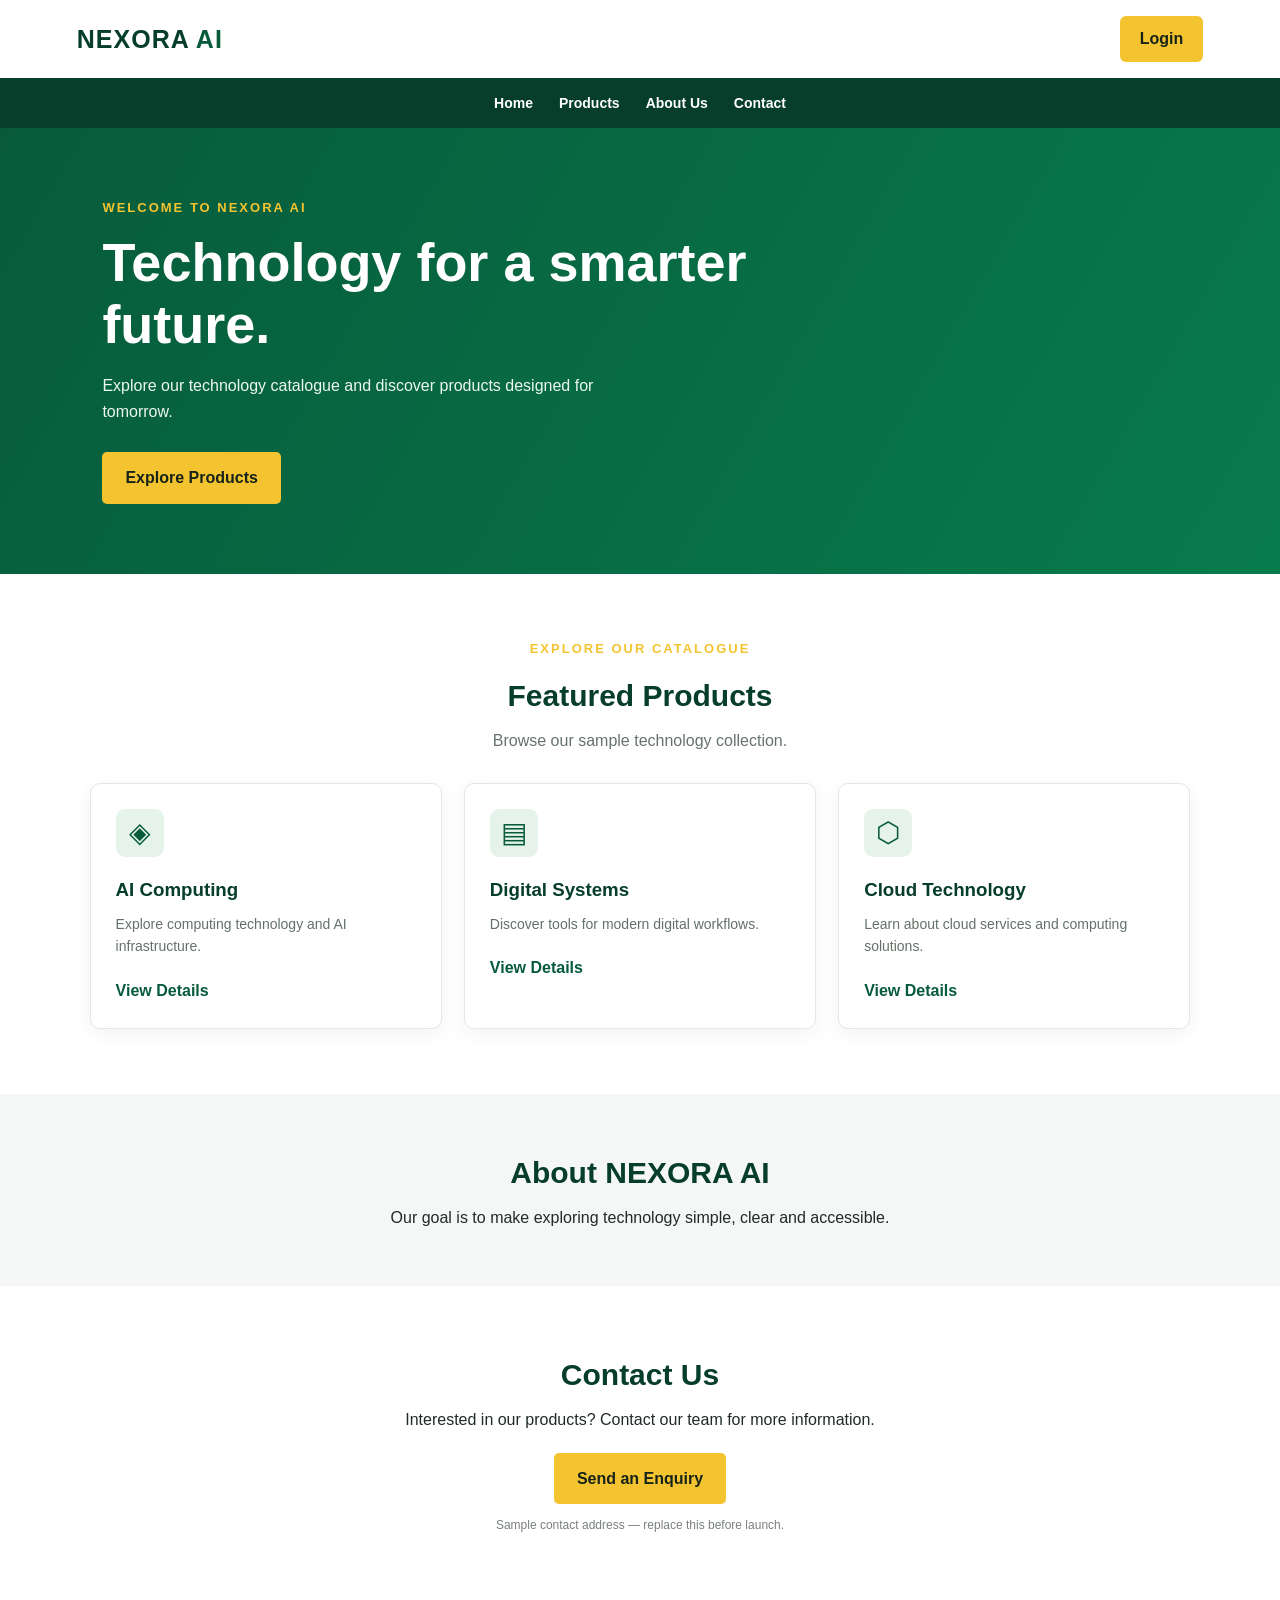
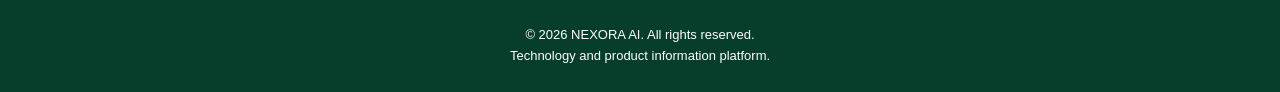
==== index.html @ 4abc8598 "Create index.html for NEXORA AI website This HTML file serves as the main structure for the NEXORA A" ====
<!DOCTYPE html>
<html lang="en">
<head>
  <meta charset="UTF-8">
  <meta name="viewport" content="width=device-width, initial-scale=1.0">
  <meta name="description" content="Welcome to NEXORA AI. Explore our technology product catalogue.">
  <title>NEXORA AI | Technology Platform</title>
  <link rel="stylesheet" href="style.css">
</head>
<body>

  <header class="header">
    <a class="logo" href="index.html">NEXORA <span>AI</span></a>
    <a class="login-button" href="#account">Login</a>
  </header>

  <nav class="navigation">
    <a href="#home">Home</a>
    <a href="#products">Products</a>
    <a href="#about">About Us</a>
    <a href="#contact">Contact</a>
  </nav>

  <main>
    <section class="hero" id="home">
      <div class="hero-content">
        <p class="eyebrow">WELCOME TO NEXORA AI</p>
        <h1>Technology for a smarter future.</h1>
        <p>Explore our technology catalogue and discover products designed for tomorrow.</p>
        <a class="cta-button" href="#products">Explore Products</a>
      </div>
    </section>

    <section class="section" id="products">
      <p class="eyebrow">EXPLORE OUR CATALOGUE</p>
      <h2>Featured Products</h2>
      <p class="section-description">Browse our sample technology collection.</p>

      <div class="product-grid">
        <article class="product-card">
          <div class="product-icon">◈</div>
          <h3>AI Computing</h3>
          <p>Explore computing technology and AI infrastructure.</p>
          <a href="#contact" class="product-button">View Details</a>
        </article>

        <article class="product-card">
          <div class="product-icon">▤</div>
          <h3>Digital Systems</h3>
          <p>Discover tools for modern digital workflows.</p>
          <a href="#contact" class="product-button">View Details</a>
        </article>

        <article class="product-card">
          <div class="product-icon">⬡</div>
          <h3>Cloud Technology</h3>
          <p>Learn about cloud services and computing solutions.</p>
          <a href="#contact" class="product-button">View Details</a>
        </article>
      </div>
    </section>

    <section class="about-section" id="about">
      <h2>About NEXORA AI</h2>
      <p>Our goal is to make exploring technology simple, clear and accessible.</p>
    </section>

    <section class="section contact-section" id="contact">
      <h2>Contact Us</h2>
      <p>Interested in our products? Contact our team for more information.</p>
      <a class="cta-button" href="mailto:info@example.com">Send an Enquiry</a>
      <p class="note">Sample contact address — replace this before launch.</p>
    </section>
  </main>

  <footer>
    <p>© 2026 NEXORA AI. All rights reserved.</p>
    <p>Technology and product information platform.</p>
  </footer>

  <script src="script.js"></script>
</body>
</html>
---- style.css ----
/* NEXORA AI — Website Design */

:root {
  --green: #075b3b;
  --dark-green: #063d2b;
  --yellow: #f4c430;
  --white: #ffffff;
  --light: #f4f7f5;
  --text: #202b25;
}

* {
  box-sizing: border-box;
  margin: 0;
  padding: 0;
}

html {
  scroll-behavior: smooth;
}

body {
  font-family: Arial, Helvetica, sans-serif;
  color: var(--text);
  background: var(--white);
  line-height: 1.6;
}

.header {
  min-height: 76px;
  padding: 16px 6%;
  display: flex;
  align-items: center;
  justify-content: space-between;
  gap: 16px;
  background: var(--white);
}

.logo {
  color: var(--dark-green);
  font-size: 25px;
  font-weight: 800;
  text-decoration: none;
  letter-spacing: 1px;
}

.logo span {
  color: var(--green);
}

.login-button {
  background: var(--yellow);
  color: #172319;
  padding: 10px 20px;
  border-radius: 6px;
  font-weight: bold;
  text-decoration: none;
}

.navigation {
  background: var(--dark-green);
  padding: 14px 6%;
  display: flex;
  justify-content: center;
  flex-wrap: wrap;
  gap: 26px;
}

.navigation a {
  color: var(--white);
  font-size: 14px;
  font-weight: bold;
  text-decoration: none;
}

.navigation a:hover {
  color: var(--yellow);
}

.hero {
  min-height: 390px;
  padding: 70px 8%;
  display: flex;
  align-items: center;
  background: linear-gradient(120deg, #075b3b, #087b4c);
  color: var(--white);
}

.hero-content {
  max-width: 650px;
}

.eyebrow {
  color: var(--yellow);
  font-size: 13px;
  font-weight: 800;
  letter-spacing: 2px;
  margin-bottom: 12px;
}

.hero h1 {
  font-size: clamp(34px, 6vw, 54px);
  line-height: 1.15;
  margin-bottom: 18px;
}

.hero-content > p:not(.eyebrow) {
  max-width: 540px;
  margin-bottom: 28px;
  color: #edf8f1;
}

.cta-button {
  display: inline-block;
  background: var(--yellow);
  color: #172319;
  padding: 13px 23px;
  border-radius: 5px;
  font-weight: 800;
  text-decoration: none;
}

.cta-button:hover,
.login-button:hover {
  filter: brightness(0.94);
}

.section {
  padding: 65px 7%;
  text-align: center;
}

.section h2,
.about-section h2 {
  color: var(--dark-green);
  font-size: 30px;
  margin-bottom: 8px;
}

.section-description {
  color: #66736b;
  margin-bottom: 30px;
}

.product-grid {
  display: grid;
  grid-template-columns: repeat(3, minmax(0, 1fr));
  gap: 22px;
  margin-top: 30px;
  text-align: left;
}

.product-card {
  padding: 25px;
  background: var(--white);
  border: 1px solid #e1e9e3;
  border-radius: 10px;
  box-shadow: 0 5px 18px rgba(0, 50, 25, 0.06);
}

.product-icon {
  width: 48px;
  height: 48px;
  display: grid;
  place-items: center;
  background: #e6f3eb;
  color: var(--green);
  border-radius: 9px;
  font-size: 28px;
  margin-bottom: 18px;
}

.product-card h3 {
  color: var(--dark-green);
  margin-bottom: 8px;
}

.product-card p {
  color: #647168;
  font-size: 14px;
  margin-bottom: 20px;
}

.product-button {
  color: var(--green);
  font-weight: bold;
  text-decoration: none;
}

.product-button:hover {
  color: #b48700;
}

.about-section {
  padding: 55px 7%;
  background: var(--light);
  text-align: center;
}

.about-section p {
  max-width: 650px;
  margin: 0 auto;
}

.contact-section {
  background: var(--white);
}

.contact-section .cta-button {
  margin-top: 20px;
}

.note {
  color: #7a817c;
  font-size: 12px;
  margin-top: 12px;
}

footer {
  padding: 25px 6%;
  text-align: center;
  background: var(--dark-green);
  color: var(--white);
  font-size: 13px;
}

@media (max-width: 650px) {
  .header {
    padding: 15px 5%;
  }

  .logo {
    font-size: 21px;
  }

  .navigation {
    gap: 14px 20px;
    padding: 14px 4%;
  }

  .hero {
    min-height: 360px;
    padding: 55px 7%;
  }

  .section {
    padding: 48px 6%;
  }

  .product-grid {
    grid-template-columns: 1fr;
  }

  .product-card {
    padding: 22px;
  }
}
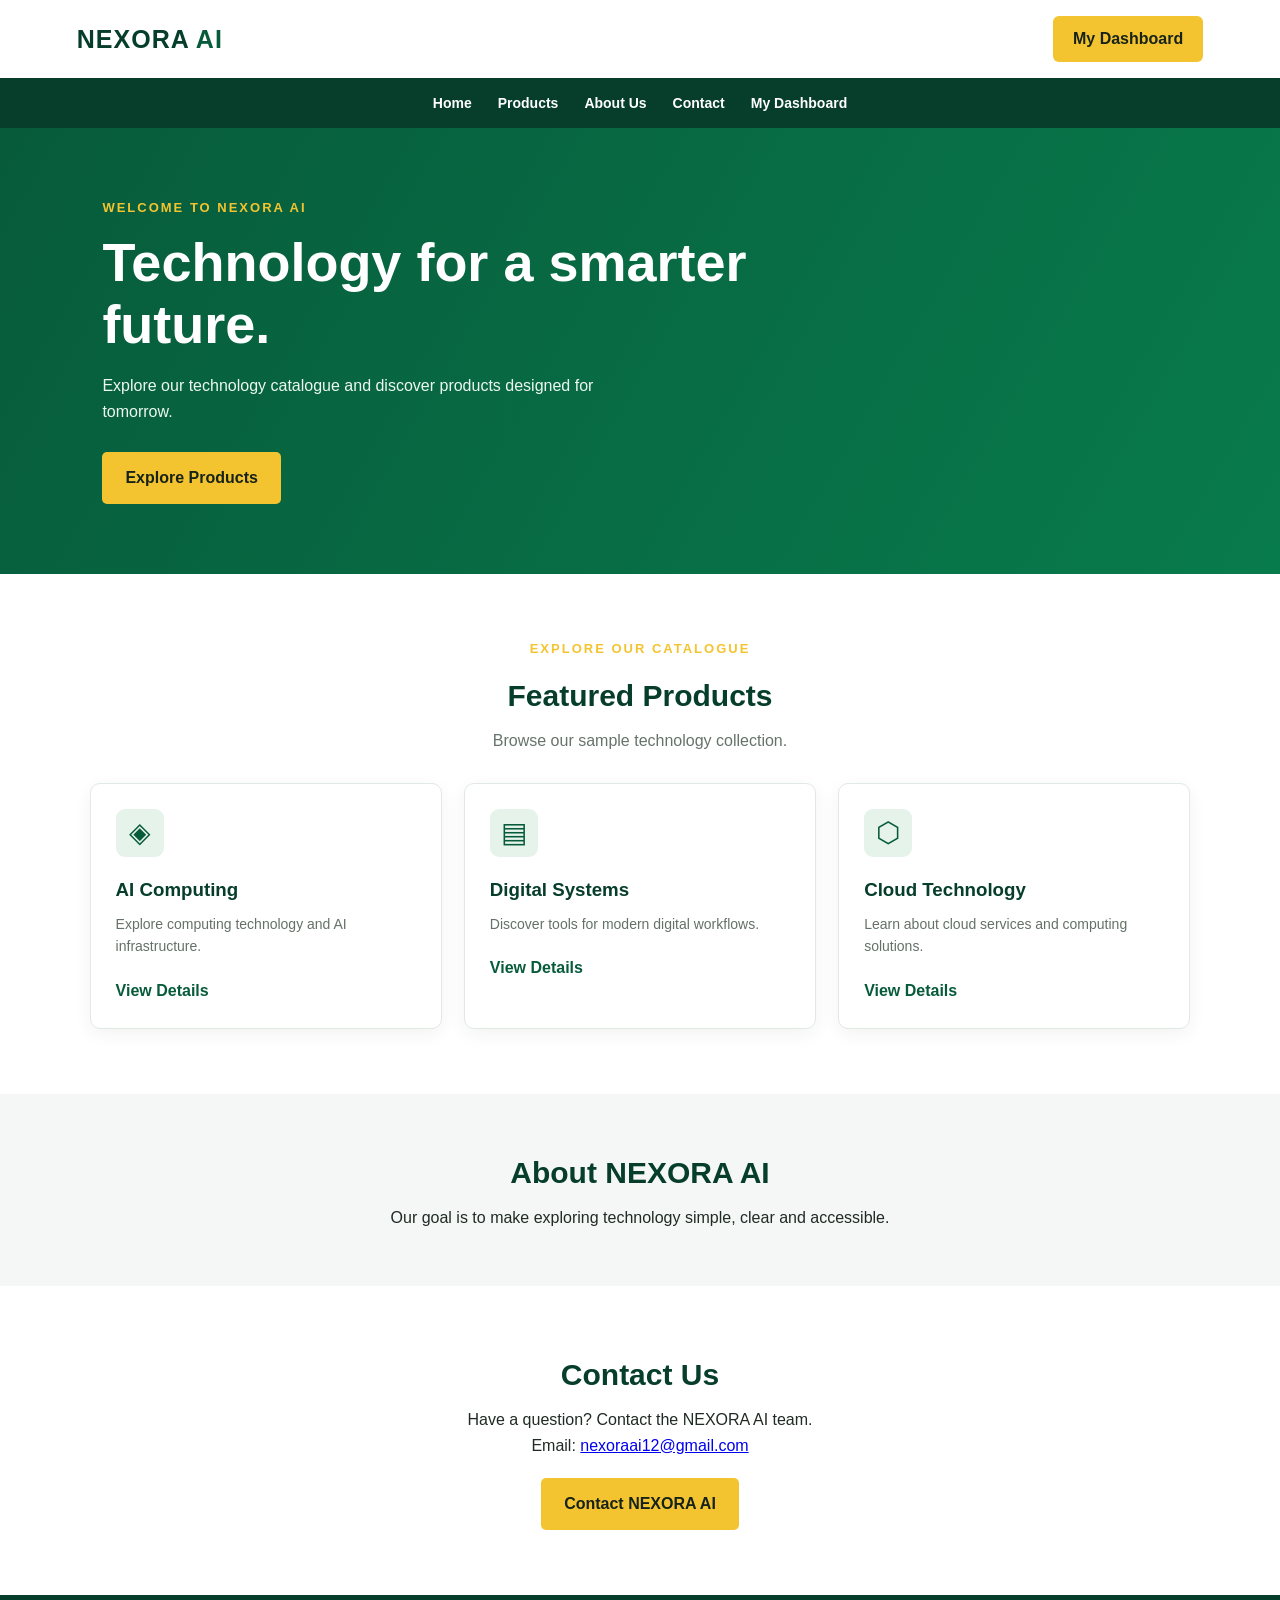
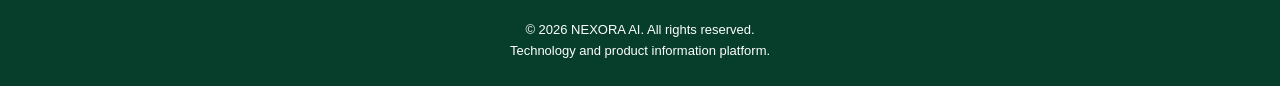
==== commit c49b3574: "Create index.html" ====
--- a/index.html
+++ b/index.html
@@ -4,7 +4,7 @@
 <head>
   <meta charset="UTF-8">
   <meta name="viewport" content="width=device-width, initial-scale=1.0">
-  <meta name="description" content="Welcome to NEXORA AI. Explore our technology product catalogue.">
+  <meta name="description" content="Explore the NEXORA AI technology catalogue.">
   <title>NEXORA AI | Technology Platform</title>
   <link rel="stylesheet" href="style.css">
 </head>
@@ -12,7 +12,7 @@
 
   <header class="header">
     <a class="logo" href="index.html">NEXORA <span>AI</span></a>
-    <a class="login-button" href="#account">Login</a>
+    <a class="login-button" href="dashboard.html">My Dashboard</a>
   </header>
 
   <nav class="navigation">
@@ -20,6 +20,7 @@
     <a href="#products">Products</a>
     <a href="#about">About Us</a>
     <a href="#contact">Contact</a>
+    <a href="dashboard.html">My Dashboard</a>
   </nav>
 
   <main>
@@ -42,21 +43,21 @@
           <div class="product-icon">◈</div>
           <h3>AI Computing</h3>
           <p>Explore computing technology and AI infrastructure.</p>
-          <a href="#contact" class="product-button">View Details</a>
+          <a href="product.html" class="product-button">View Details</a>
         </article>
 
         <article class="product-card">
           <div class="product-icon">▤</div>
           <h3>Digital Systems</h3>
           <p>Discover tools for modern digital workflows.</p>
-          <a href="#contact" class="product-button">View Details</a>
+          <a href="product.html" class="product-button">View Details</a>
         </article>
 
         <article class="product-card">
           <div class="product-icon">⬡</div>
           <h3>Cloud Technology</h3>
           <p>Learn about cloud services and computing solutions.</p>
-          <a href="#contact" class="product-button">View Details</a>
+          <a href="product.html" class="product-button">View Details</a>
         </article>
       </div>
     </section>
@@ -68,9 +69,14 @@
 
     <section class="section contact-section" id="contact">
       <h2>Contact Us</h2>
-      <p>Interested in our products? Contact our team for more information.</p>
-      <a class="cta-button" href="mailto:info@example.com">Send an Enquiry</a>
-      <p class="note">Sample contact address — replace this before launch.</p>
+      <p>Have a question? Contact the NEXORA AI team.</p>
+      <p>
+        Email:
+        <a href="mailto:nexoraai12@gmail.com">nexoraai12@gmail.com</a>
+      </p>
+      <a class="cta-button" href="mailto:nexoraai12@gmail.com">
+        Contact NEXORA AI
+      </a>
     </section>
   </main>
 
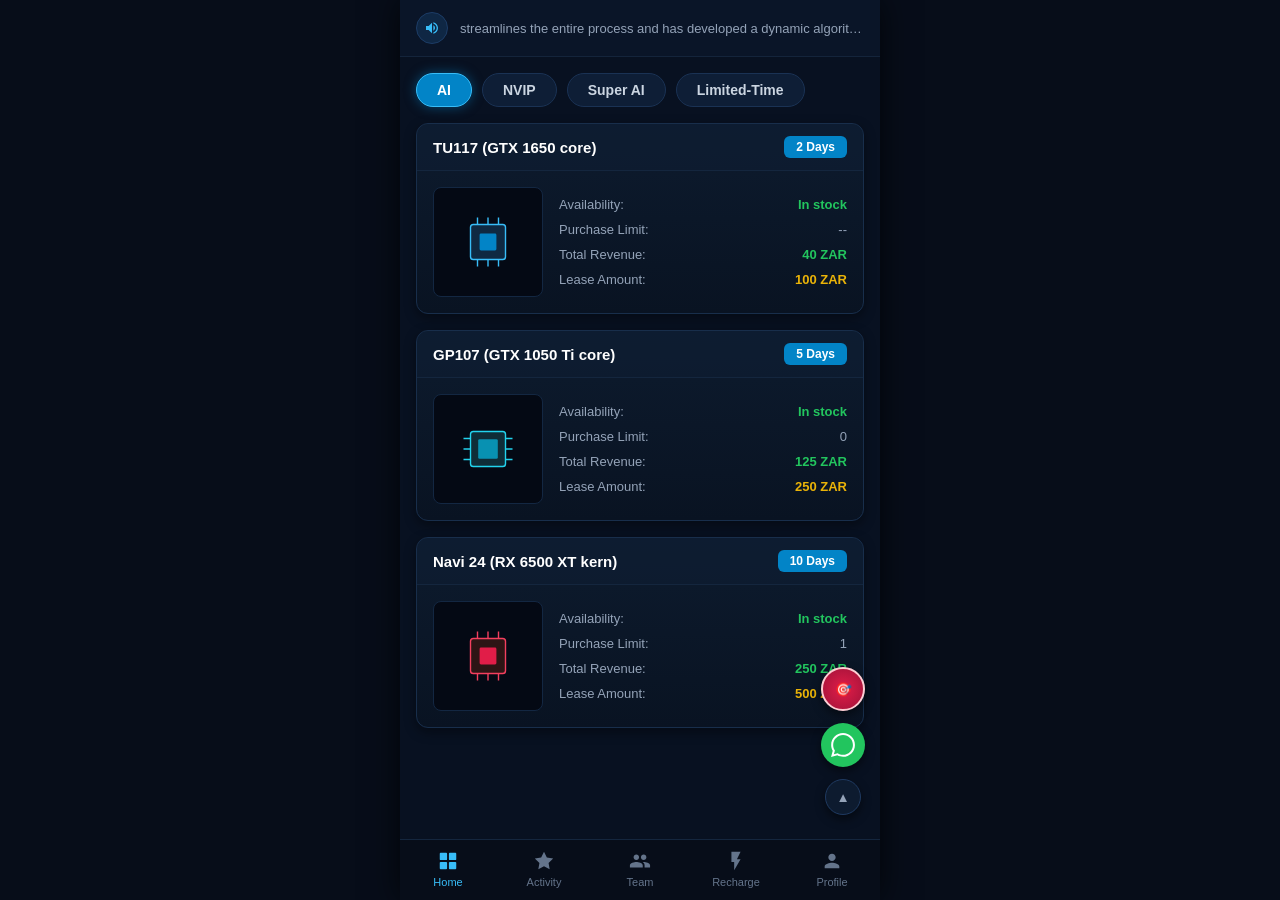
==== commit 6f219e12: "Add initial HTML structure for lease platform Initial commit of the Hardware AI Lease Platform HTML " ====
--- a/index.html
+++ b/index.html
@@ -1,90 +1,617 @@
-
 <!DOCTYPE html>
 <html lang="en">
 <head>
-  <meta charset="UTF-8">
-  <meta name="viewport" content="width=device-width, initial-scale=1.0">
-  <meta name="description" content="Explore the NEXORA AI technology catalogue.">
-  <title>NEXORA AI | Technology Platform</title>
-  <link rel="stylesheet" href="style.css">
+  <meta charset="UTF-8" />
+  <meta name="viewport" content="width=device-width, initial-scale=1.0" />
+  <title>Hardware AI Lease Platform</title>
+  <style>
+    /* ==========================================================================
+       RESET & BASE STYLES
+       ========================================================================== */
+    * {
+      box-sizing: border-box;
+      margin: 0;
+      padding: 0;
+      font-family: -apple-system, BlinkMacSystemFont, "Segoe UI", Roboto, Helvetica, Arial, sans-serif;
+      -webkit-tap-highlight-color: transparent;
+    }
+
+    body {
+      background-color: #070d19;
+      color: #e2e8f0;
+      display: flex;
+      justify-content: center;
+      min-height: 100vh;
+    }
+
+    /* Mobile Container App Frame */
+    .app-container {
+      width: 100%;
+      max-width: 480px;
+      background-color: #081121;
+      min-height: 100vh;
+      position: relative;
+      padding-bottom: 90px;
+      box-shadow: 0 0 30px rgba(0, 0, 0, 0.7);
+      display: flex;
+      flex-direction: column;
+    }
+
+    /* ==========================================================================
+       HEADER & MARQUEE TICKER
+       ========================================================================== */
+    .header-ticker {
+      display: flex;
+      align-items: center;
+      padding: 12px 16px;
+      background: rgba(11, 23, 42, 0.8);
+      border-bottom: 1px solid #14243b;
+      gap: 12px;
+    }
+
+    .audio-icon-btn {
+      background: #0f2744;
+      border: 1px solid #1c3c66;
+      border-radius: 50%;
+      width: 32px;
+      height: 32px;
+      display: flex;
+      align-items: center;
+      justify-content: center;
+      color: #38bdf8;
+      cursor: pointer;
+      flex-shrink: 0;
+    }
+
+    .ticker-text {
+      font-size: 13px;
+      color: #94a3b8;
+      white-space: nowrap;
+      overflow: hidden;
+      text-overflow: ellipsis;
+      flex-grow: 1;
+    }
+
+    /* ==========================================================================
+       CATEGORY TABS
+       ========================================================================== */
+    .tabs-wrapper {
+      padding: 16px;
+      overflow-x: auto;
+      scrollbar-width: none;
+      -ms-overflow-style: none;
+    }
+
+    .tabs-wrapper::-webkit-scrollbar {
+      display: none;
+    }
+
+    .tabs-list {
+      display: flex;
+      gap: 10px;
+      width: max-content;
+    }
+
+    .tab-btn {
+      background: #0e1e36;
+      border: 1px solid #1a3254;
+      color: #cbd5e1;
+      padding: 8px 20px;
+      border-radius: 20px;
+      font-size: 14px;
+      font-weight: 600;
+      cursor: pointer;
+      transition: all 0.2s ease;
+    }
+
+    .tab-btn.active {
+      background: #0284c7;
+      border-color: #38bdf8;
+      color: #ffffff;
+      box-shadow: 0 0 12px rgba(2, 132, 199, 0.5);
+    }
+
+    /* ==========================================================================
+       PRODUCT CARDS
+       ========================================================================== */
+    .cards-container {
+      padding: 0 16px;
+      display: flex;
+      flex-direction: column;
+      gap: 16px;
+    }
+
+    .card {
+      background: linear-gradient(180deg, #0d1b2e 0%, #091322 100%);
+      border: 1px solid #182e4b;
+      border-radius: 12px;
+      overflow: hidden;
+      box-shadow: 0 4px 12px rgba(0, 0, 0, 0.4);
+    }
+
+    .card-header {
+      display: flex;
+      justify-content: space-between;
+      align-items: center;
+      padding: 12px 16px;
+      border-bottom: 1px solid #14263e;
+      background: rgba(15, 30, 52, 0.5);
+    }
+
+    .card-title {
+      font-size: 15px;
+      font-weight: 700;
+      color: #ffffff;
+    }
+
+    .badge-days {
+      background: #0284c7;
+      color: #ffffff;
+      font-size: 12px;
+      font-weight: 700;
+      padding: 4px 12px;
+      border-radius: 6px;
+    }
+
+    .card-body {
+      display: flex;
+      padding: 16px;
+      gap: 16px;
+      align-items: center;
+    }
+
+    .chip-image-container {
+      width: 110px;
+      height: 110px;
+      background: #040914;
+      border: 1px solid #132742;
+      border-radius: 8px;
+      display: flex;
+      align-items: center;
+      justify-content: center;
+      flex-shrink: 0;
+      position: relative;
+    }
+
+    .card-details {
+      flex-grow: 1;
+      display: flex;
+      flex-direction: column;
+      gap: 10px;
+    }
+
+    .detail-row {
+      display: flex;
+      justify-content: space-between;
+      align-items: center;
+      font-size: 13px;
+    }
+
+    .detail-label {
+      color: #94a3b8;
+    }
+
+    .status-in-stock {
+      color: #22c55e;
+      font-weight: 600;
+    }
+
+    .value-white {
+      color: #94a3b8;
+    }
+
+    .value-revenue {
+      color: #22c55e;
+      font-weight: 700;
+    }
+
+    .value-lease {
+      color: #eab308;
+      font-weight: 700;
+    }
+
+    /* ==========================================================================
+       FLOATING ACTION BUTTONS
+       ========================================================================== */
+    .floating-widgets {
+      position: fixed;
+      right: calc(50% - 225px);
+      bottom: 85px;
+      display: flex;
+      flex-direction: column;
+      gap: 12px;
+      align-items: center;
+      z-index: 90;
+    }
+
+    @media (max-width: 480px) {
+      .floating-widgets {
+        right: 16px;
+      }
+    }
+
+    .floating-btn {
+      width: 44px;
+      height: 44px;
+      border-radius: 50%;
+      display: flex;
+      align-items: center;
+      justify-content: center;
+      cursor: pointer;
+      box-shadow: 0 4px 10px rgba(0, 0, 0, 0.5);
+      border: none;
+    }
+
+    .btn-wheel {
+      background: radial-gradient(circle, #e11d48 0%, #9f1239 100%);
+      border: 2px solid #fecdd3;
+    }
+
+    .btn-whatsapp {
+      background: #22c55e;
+      color: white;
+    }
+
+    .btn-scroll-top {
+      background: rgba(15, 30, 52, 0.8);
+      border: 1px solid #1f3a60;
+      color: #94a3b8;
+      width: 36px;
+      height: 36px;
+    }
+
+    /* ==========================================================================
+       BOTTOM NAVIGATION BAR
+       ========================================================================== */
+    .bottom-nav {
+      position: fixed;
+      bottom: 0;
+      left: 50%;
+      transform: translateX(-50%);
+      width: 100%;
+      max-width: 480px;
+      background: #070d19;
+      border-top: 1px solid #14263e;
+      display: flex;
+      justify-content: space-around;
+      padding: 10px 0 12px 0;
+      z-index: 100;
+    }
+
+    .nav-item {
+      display: flex;
+      flex-direction: column;
+      align-items: center;
+      gap: 4px;
+      color: #64748b;
+      text-decoration: none;
+      font-size: 11px;
+      cursor: pointer;
+      width: 20%;
+    }
+
+    .nav-item.active {
+      color: #38bdf8;
+    }
+
+    .nav-icon {
+      width: 22px;
+      height: 22px;
+      fill: currentColor;
+    }
+
+    /* ==========================================================================
+       MODAL STYLES
+       ========================================================================== */
+    .modal-overlay {
+      position: fixed;
+      top: 0;
+      left: 0;
+      right: 0;
+      bottom: 0;
+      background: rgba(0, 0, 0, 0.8);
+      display: none;
+      align-items: center;
+      justify-content: center;
+      z-index: 1000;
+      padding: 20px;
+    }
+
+    .modal-overlay.active {
+      display: flex;
+    }
+
+    .modal-content {
+      background: #0d1b2e;
+      border: 1px solid #1e3a60;
+      border-radius: 16px;
+      width: 100%;
+      max-width: 380px;
+      padding: 20px;
+      position: relative;
+    }
+
+    .modal-close {
+      position: absolute;
+      top: 12px;
+      right: 16px;
+      color: #94a3b8;
+      font-size: 20px;
+      cursor: pointer;
+    }
+
+    .modal-btn {
+      width: 100%;
+      padding: 12px;
+      background: #0284c7;
+      border: none;
+      border-radius: 8px;
+      color: white;
+      font-weight: bold;
+      margin-top: 16px;
+      cursor: pointer;
+    }
+  </style>
 </head>
 <body>
 
-  <header class="header">
-    <a class="logo" href="index.html">NEXORA <span>AI</span></a>
-    <a class="login-button" href="dashboard.html">My Dashboard</a>
-  </header>
-
-  <nav class="navigation">
-    <a href="#home">Home</a>
-    <a href="#products">Products</a>
-    <a href="#about">About Us</a>
-    <a href="#contact">Contact</a>
-    <a href="dashboard.html">My Dashboard</a>
-  </nav>
-
-  <main>
-    <section class="hero" id="home">
-      <div class="hero-content">
-        <p class="eyebrow">WELCOME TO NEXORA AI</p>
-        <h1>Technology for a smarter future.</h1>
-        <p>Explore our technology catalogue and discover products designed for tomorrow.</p>
-        <a class="cta-button" href="#products">Explore Products</a>
+  <div class="app-container">
+
+    <!-- Header Marquee Ticker -->
+    <div class="header-ticker">
+      <button class="audio-icon-btn" onclick="toggleAudio()" aria-label="Audio toggle">
+        <svg width="16" height="16" viewBox="0 0 24 24" fill="currentColor">
+          <path d="M3 9v6h4l5 5V4L7 9H3zm13.5 3c0-1.77-1.02-3.29-2.5-4.03v8.05c1.48-.73 2.5-2.25 2.5-4.02zM14 3.23v2.06c2.89.86 5 3.54 5 6.71s-2.11 5.85-5 6.71v2.06c4.01-.91 7-4.49 7-8.77s-2.99-7.86-7-8.77z"/>
+        </svg>
+      </button>
+      <div class="ticker-text">
+        streamlines the entire process and has developed a dynamic algorithm for optimal cloud mining yield...
       </div>
-    </section>
-
-    <section class="section" id="products">
-      <p class="eyebrow">EXPLORE OUR CATALOGUE</p>
-      <h2>Featured Products</h2>
-      <p class="section-description">Browse our sample technology collection.</p>
-
-      <div class="product-grid">
-        <article class="product-card">
-          <div class="product-icon">◈</div>
-          <h3>AI Computing</h3>
-          <p>Explore computing technology and AI infrastructure.</p>
-          <a href="product.html" class="product-button">View Details</a>
-        </article>
-
-        <article class="product-card">
-          <div class="product-icon">▤</div>
-          <h3>Digital Systems</h3>
-          <p>Discover tools for modern digital workflows.</p>
-          <a href="product.html" class="product-button">View Details</a>
-        </article>
-
-        <article class="product-card">
-          <div class="product-icon">⬡</div>
-          <h3>Cloud Technology</h3>
-          <p>Learn about cloud services and computing solutions.</p>
-          <a href="product.html" class="product-button">View Details</a>
-        </article>
+    </div>
+
+    <!-- Category Filter Tabs -->
+    <div class="tabs-wrapper">
+      <div class="tabs-list">
+        <button class="tab-btn active" onclick="switchTab(this, 'all')">AI</button>
+        <button class="tab-btn" onclick="switchTab(this, 'nvip')">NVIP</button>
+        <button class="tab-btn" onclick="switchTab(this, 'super-ai')">Super AI</button>
+        <button class="tab-btn" onclick="switchTab(this, 'limited')">Limited-Time</button>
       </div>
-    </section>
-
-    <section class="about-section" id="about">
-      <h2>About NEXORA AI</h2>
-      <p>Our goal is to make exploring technology simple, clear and accessible.</p>
-    </section>
-
-    <section class="section contact-section" id="contact">
-      <h2>Contact Us</h2>
-      <p>Have a question? Contact the NEXORA AI team.</p>
-      <p>
-        Email:
-        <a href="mailto:nexoraai12@gmail.com">nexoraai12@gmail.com</a>
-      </p>
-      <a class="cta-button" href="mailto:nexoraai12@gmail.com">
-        Contact NEXORA AI
-      </a>
-    </section>
-  </main>
-
-  <footer>
-    <p>© 2026 NEXORA AI. All rights reserved.</p>
-    <p>Technology and product information platform.</p>
-  </footer>
-
-  <script src="script.js"></script>
+    </div>
+
+    <!-- Main Content Cards List -->
+    <main class="cards-container" id="cards-list">
+
+      <!-- Card 1 -->
+      <article class="card" onclick="openLeaseModal('TU117 (GTX 1650 core)', '100 ZAR', '40 ZAR')">
+        <div class="card-header">
+          <h2 class="card-title">TU117 (GTX 1650 core)</h2>
+          <span class="badge-days">2 Days</span>
+        </div>
+        <div class="card-body">
+          <div class="chip-image-container">
+            <svg width="70" height="70" viewBox="0 0 100 100">
+              <rect x="25" y="25" width="50" height="50" rx="4" fill="#0f2942" stroke="#38bdf8" stroke-width="2"/>
+              <rect x="38" y="38" width="24" height="24" rx="2" fill="#0284c7"/>
+              <!-- Pins -->
+              <line x1="35" y1="15" x2="35" y2="25" stroke="#38bdf8" stroke-width="2"/>
+              <line x1="50" y1="15" x2="50" y2="25" stroke="#38bdf8" stroke-width="2"/>
+              <line x1="65" y1="15" x2="65" y2="25" stroke="#38bdf8" stroke-width="2"/>
+              <line x1="35" y1="75" x2="35" y2="85" stroke="#38bdf8" stroke-width="2"/>
+              <line x1="50" y1="75" x2="50" y2="85" stroke="#38bdf8" stroke-width="2"/>
+              <line x1="65" y1="75" x2="65" y2="85" stroke="#38bdf8" stroke-width="2"/>
+            </svg>
+          </div>
+          <div class="card-details">
+            <div class="detail-row">
+              <span class="detail-label">Availability:</span>
+              <span class="status-in-stock">In stock</span>
+            </div>
+            <div class="detail-row">
+              <span class="detail-label">Purchase Limit:</span>
+              <span class="value-white">--</span>
+            </div>
+            <div class="detail-row">
+              <span class="detail-label">Total Revenue:</span>
+              <span class="value-revenue">40 ZAR</span>
+            </div>
+            <div class="detail-row">
+              <span class="detail-label">Lease Amount:</span>
+              <span class="value-lease">100 ZAR</span>
+            </div>
+          </div>
+        </div>
+      </article>
+
+      <!-- Card 2 -->
+      <article class="card" onclick="openLeaseModal('GP107 (GTX 1050 Ti core)', '250 ZAR', '125 ZAR')">
+        <div class="card-header">
+          <h2 class="card-title">GP107 (GTX 1050 Ti core)</h2>
+          <span class="badge-days">5 Days</span>
+        </div>
+        <div class="card-body">
+          <div class="chip-image-container">
+            <svg width="70" height="70" viewBox="0 0 100 100">
+              <rect x="25" y="25" width="50" height="50" rx="4" fill="#0f2d38" stroke="#22d3ee" stroke-width="2"/>
+              <rect x="36" y="36" width="28" height="28" rx="2" fill="#0891b2"/>
+              <!-- Pins -->
+              <line x1="15" y1="35" x2="25" y2="35" stroke="#22d3ee" stroke-width="2"/>
+              <line x1="15" y1="50" x2="25" y2="50" stroke="#22d3ee" stroke-width="2"/>
+              <line x1="15" y1="65" x2="25" y2="65" stroke="#22d3ee" stroke-width="2"/>
+              <line x1="75" y1="35" x2="85" y2="35" stroke="#22d3ee" stroke-width="2"/>
+              <line x1="75" y1="50" x2="85" y2="50" stroke="#22d3ee" stroke-width="2"/>
+              <line x1="75" y1="65" x2="85" y2="65" stroke="#22d3ee" stroke-width="2"/>
+            </svg>
+          </div>
+          <div class="card-details">
+            <div class="detail-row">
+              <span class="detail-label">Availability:</span>
+              <span class="status-in-stock">In stock</span>
+            </div>
+            <div class="detail-row">
+              <span class="detail-label">Purchase Limit:</span>
+              <span class="value-white">0</span>
+            </div>
+            <div class="detail-row">
+              <span class="detail-label">Total Revenue:</span>
+              <span class="value-revenue">125 ZAR</span>
+            </div>
+            <div class="detail-row">
+              <span class="detail-label">Lease Amount:</span>
+              <span class="value-lease">250 ZAR</span>
+            </div>
+          </div>
+        </div>
+      </article>
+
+      <!-- Card 3 -->
+      <article class="card" onclick="openLeaseModal('Navi 24 (RX 6500 XT kern)', '500 ZAR', '250 ZAR')">
+        <div class="card-header">
+          <h2 class="card-title">Navi 24 (RX 6500 XT kern)</h2>
+          <span class="badge-days">10 Days</span>
+        </div>
+        <div class="card-body">
+          <div class="chip-image-container">
+            <svg width="70" height="70" viewBox="0 0 100 100">
+              <rect x="25" y="25" width="50" height="50" rx="4" fill="#2d1515" stroke="#f43f5e" stroke-width="2"/>
+              <rect x="38" y="38" width="24" height="24" rx="2" fill="#e11d48"/>
+              <!-- Pins -->
+              <line x1="35" y1="15" x2="35" y2="25" stroke="#f43f5e" stroke-width="2"/>
+              <line x1="50" y1="15" x2="50" y2="25" stroke="#f43f5e" stroke-width="2"/>
+              <line x1="65" y1="15" x2="65" y2="25" stroke="#f43f5e" stroke-width="2"/>
+              <line x1="35" y1="75" x2="35" y2="85" stroke="#f43f5e" stroke-width="2"/>
+              <line x1="50" y1="75" x2="50" y2="85" stroke="#f43f5e" stroke-width="2"/>
+              <line x1="65" y1="75" x2="65" y2="85" stroke="#f43f5e" stroke-width="2"/>
+            </svg>
+          </div>
+          <div class="card-details">
+            <div class="detail-row">
+              <span class="detail-label">Availability:</span>
+              <span class="status-in-stock">In stock</span>
+            </div>
+            <div class="detail-row">
+              <span class="detail-label">Purchase Limit:</span>
+              <span class="value-white">1</span>
+            </div>
+            <div class="detail-row">
+              <span class="detail-label">Total Revenue:</span>
+              <span class="value-revenue">250 ZAR</span>
+            </div>
+            <div class="detail-row">
+              <span class="detail-label">Lease Amount:</span>
+              <span class="value-lease">500 ZAR</span>
+            </div>
+          </div>
+        </div>
+      </article>
+
+    </main>
+
+    <!-- Floating Quick Action Buttons -->
+    <div class="floating-widgets">
+      <!-- Wheel Lucky Draw -->
+      <button class="floating-btn btn-wheel" onclick="alert('Spin Wheel Feature Coming Soon!')" title="Lucky Spin Wheel">
+        🎯
+      </button>
+
+      <!-- WhatsApp Floating Chat -->
+      <button class="floating-btn btn-whatsapp" onclick="window.open('https://wa.me/', '_blank')" title="Support">
+        <svg width="24" height="24" viewBox="0 0 24 24" fill="currentColor">
+          <path d="M.057 24l1.687-6.163c-1.041-1.804-1.588-3.849-1.587-5.946.003-6.556 5.338-11.891 11.893-11.891 3.181.001 6.167 1.24 8.413 3.488 2.245 2.248 3.481 5.236 3.48 8.414-.003 6.557-5.338 11.892-11.893 11.892-1.99-.001-3.951-.5-5.688-1.448l-6.305 1.654zm6.597-3.807c1.676.995 3.276 1.591 5.392 1.592 5.448 0 9.886-4.434 9.889-9.885.002-5.462-4.415-9.89-9.881-9.892-5.452 0-9.887 4.434-9.889 9.884-.001 2.225.651 3.891 1.746 5.634l-0.999 3.648 3.742-0.981z"/>
+        </svg>
+      </button>
+
+      <!-- Scroll to top -->
+      <button class="floating-btn btn-scroll-top" onclick="window.scrollTo({top: 0, behavior: 'smooth'})" title="Scroll to Top">
+        ▲
+      </button>
+    </div>
+
+    <!-- Bottom Navigation Bar -->
+    <nav class="bottom-nav">
+      <div class="nav-item active" onclick="setActiveNav(this)">
+        <svg class="nav-icon" viewBox="0 0 24 24">
+          <path d="M4 11h6a1 1 0 0 0 1-1V4a1 1 0 0 0-1-1H4a1 1 0 0 0-1 1v6a1 1 0 0 0 1 1zm10 0h6a1 1 0 0 0 1-1V4a1 1 0 0 0-1-1h-6a1 1 0 0 0-1 1v6a1 1 0 0 0 1 1zM4 21h6a1 1 0 0 0 1-1v-6a1 1 0 0 0-1-1H4a1 1 0 0 0-1 1v6a1 1 0 0 0 1 1zm10 0h6a1 1 0 0 0 1-1v-6a1 1 0 0 0-1-1h-6a1 1 0 0 0-1 1v6a1 1 0 0 0 1 1z"/>
+        </svg>
+        <span>Home</span>
+      </div>
+
+      <div class="nav-item" onclick="setActiveNav(this)">
+        <svg class="nav-icon" viewBox="0 0 24 24">
+          <path d="M12 2L15.09 8.26L22 9.27L17 14.14L18.18 21.02L12 17.77L5.82 21.02L7 14.14L2 9.27L8.91 8.26L12 2Z"/>
+        </svg>
+        <span>Activity</span>
+      </div>
+
+      <div class="nav-item" onclick="setActiveNav(this)">
+        <svg class="nav-icon" viewBox="0 0 24 24">
+          <path d="M16 11c1.66 0 2.99-1.34 2.99-3S17.66 5 16 5c-1.66 0-3 1.34-3 3s1.34 3 3 3zm-8 0c1.66 0 2.99-1.34 2.99-3S9.66 5 8 5C6.34 5 5 6.34 5 8s1.34 3 3 3zm0 2c-2.33 0-7 1.17-7 3.5V19h14v-2.5c0-2.33-4.67-3.5-7-3.5zm8 0c-.29 0-.62.02-.97.05 1.16.84 1.97 1.97 1.97 3.45V19h6v-2.5c0-2.33-4.67-3.5-7-3.5z"/>
+        </svg>
+        <span>Team</span>
+      </div>
+
+      <div class="nav-item" onclick="setActiveNav(this)">
+        <svg class="nav-icon" viewBox="0 0 24 24">
+          <path d="M7 2v11h3v9l7-12h-4l4-8z"/>
+        </svg>
+        <span>Recharge</span>
+      </div>
+
+      <div class="nav-item" onclick="setActiveNav(this)">
+        <svg class="nav-icon" viewBox="0 0 24 24">
+          <path d="M12 12c2.21 0 4-1.79 4-4s-1.79-4-4-4-4 1.79-4 4 1.79 4 4 4zm0 2c-2.67 0-8 1.34-8 4v2h16v-2c0-2.66-5.33-4-8-4z"/>
+        </svg>
+        <span>Profile</span>
+      </div>
+    </nav>
+
+  </div>
+
+  <!-- Lease Confirmation Modal -->
+  <div class="modal-overlay" id="leaseModal">
+    <div class="modal-content">
+      <span class="modal-close" onclick="closeLeaseModal()">&times;</span>
+      <h3 id="modalTitle" style="color:#ffffff; margin-bottom: 12px;">Confirm Hardware Lease</h3>
+      <p style="color:#94a3b8; font-size: 14px; margin-bottom: 8px;">Lease Price: <strong id="modalPrice" style="color:#eab308;"></strong></p>
+      <p style="color:#94a3b8; font-size: 14px; margin-bottom: 16px;">Expected Revenue: <strong id="modalRevenue" style="color:#22c55e;"></strong></p>
+      <button class="modal-btn" onclick="confirmLease()">Confirm Lease</button>
+    </div>
+  </div>
+
+  <script>
+    // Tab switching logic
+    function switchTab(element, category) {
+      document.querySelectorAll('.tab-btn').forEach(btn => btn.classList.remove('active'));
+      element.classList.add('active');
+    }
+
+    // Bottom Navigation switching logic
+    function setActiveNav(element) {
+      document.querySelectorAll('.nav-item').forEach(item => item.classList.remove('active'));
+      element.classList.add('active');
+    }
+
+    // Audio toggle trigger
+    function toggleAudio() {
+      alert('Audio narration toggled!');
+    }
+
+    // Modal interactions
+    function openLeaseModal(title, price, revenue) {
+      document.getElementById('modalTitle').innerText = title;
+      document.getElementById('modalPrice').innerText = price;
+      document.getElementById('modalRevenue').innerText = revenue;
+      document.getElementById('leaseModal').classList.add('active');
+    }
+
+    function closeLeaseModal() {
+      document.getElementById('leaseModal').classList.remove('active');
+    }
+
+    function confirmLease() {
+      alert('Lease order successfully submitted!');
+      closeLeaseModal();
+    }
+  </script>
 </body>
 </html>
